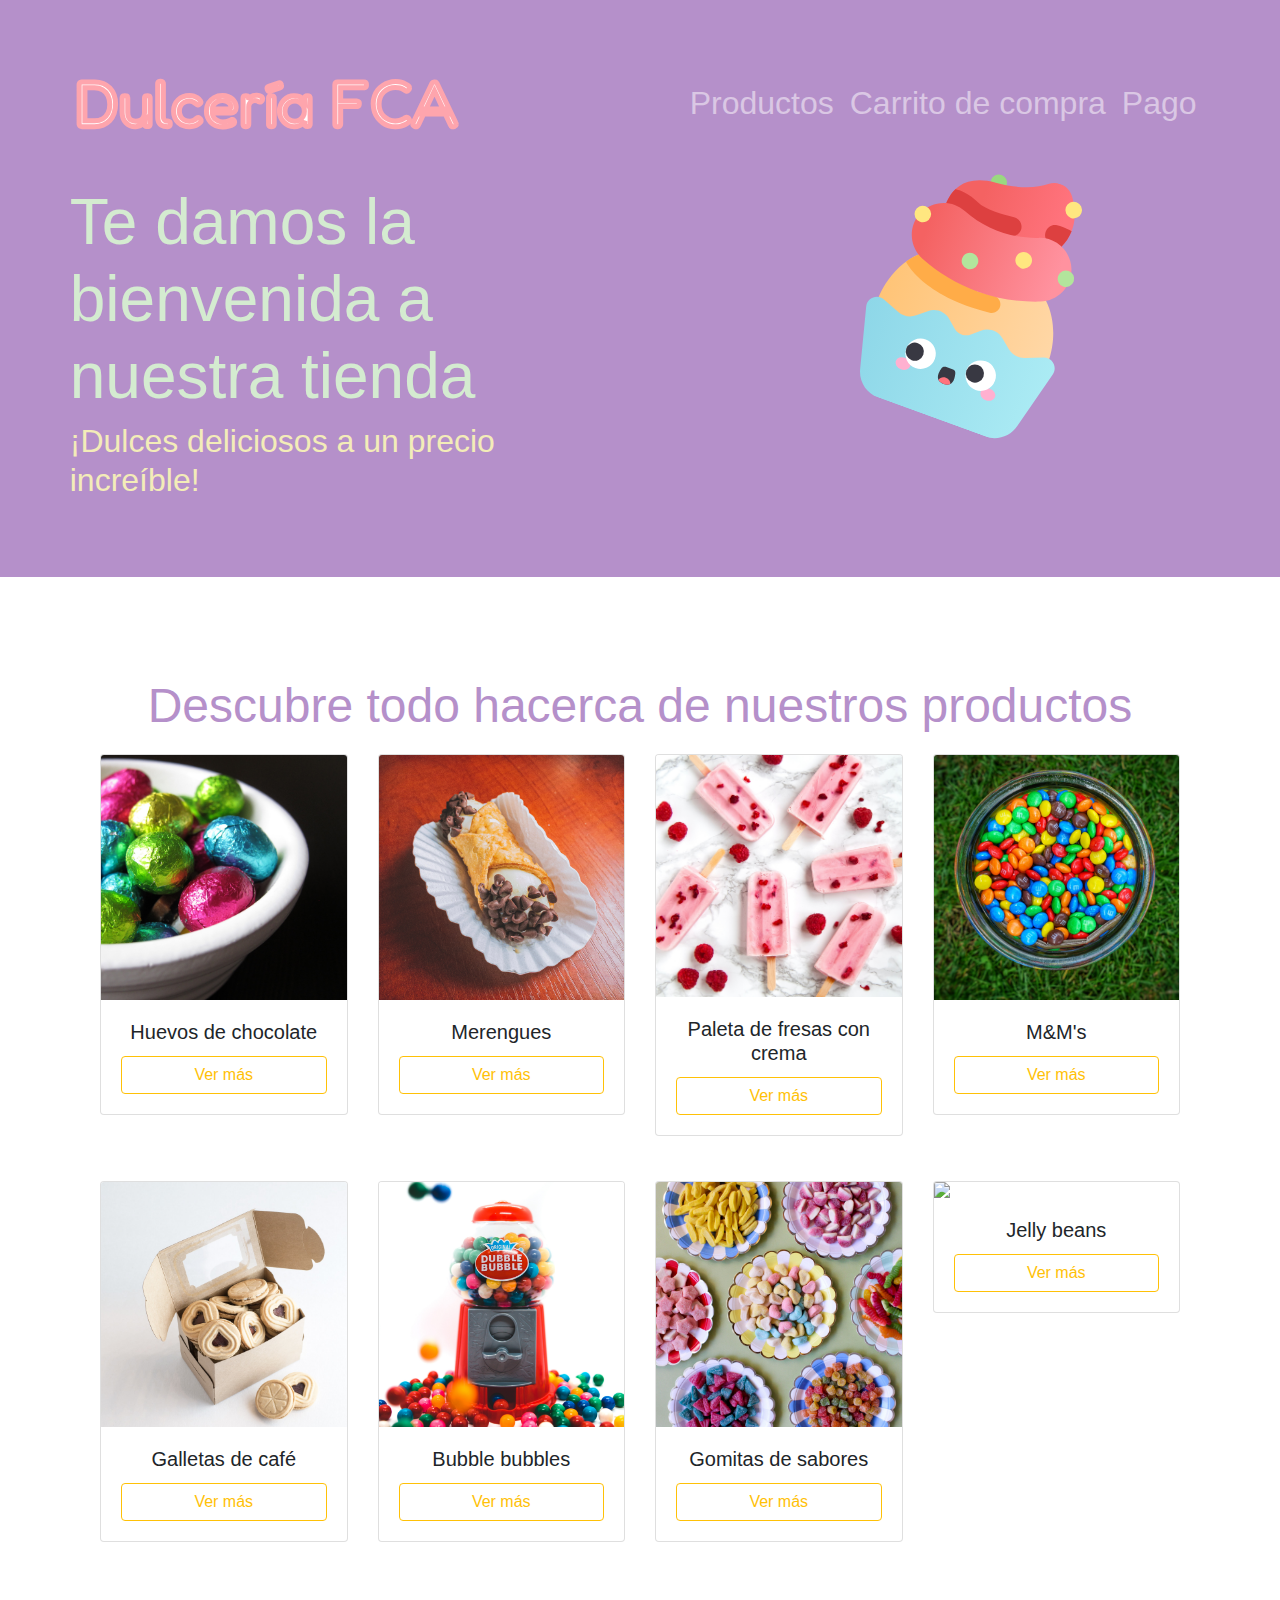
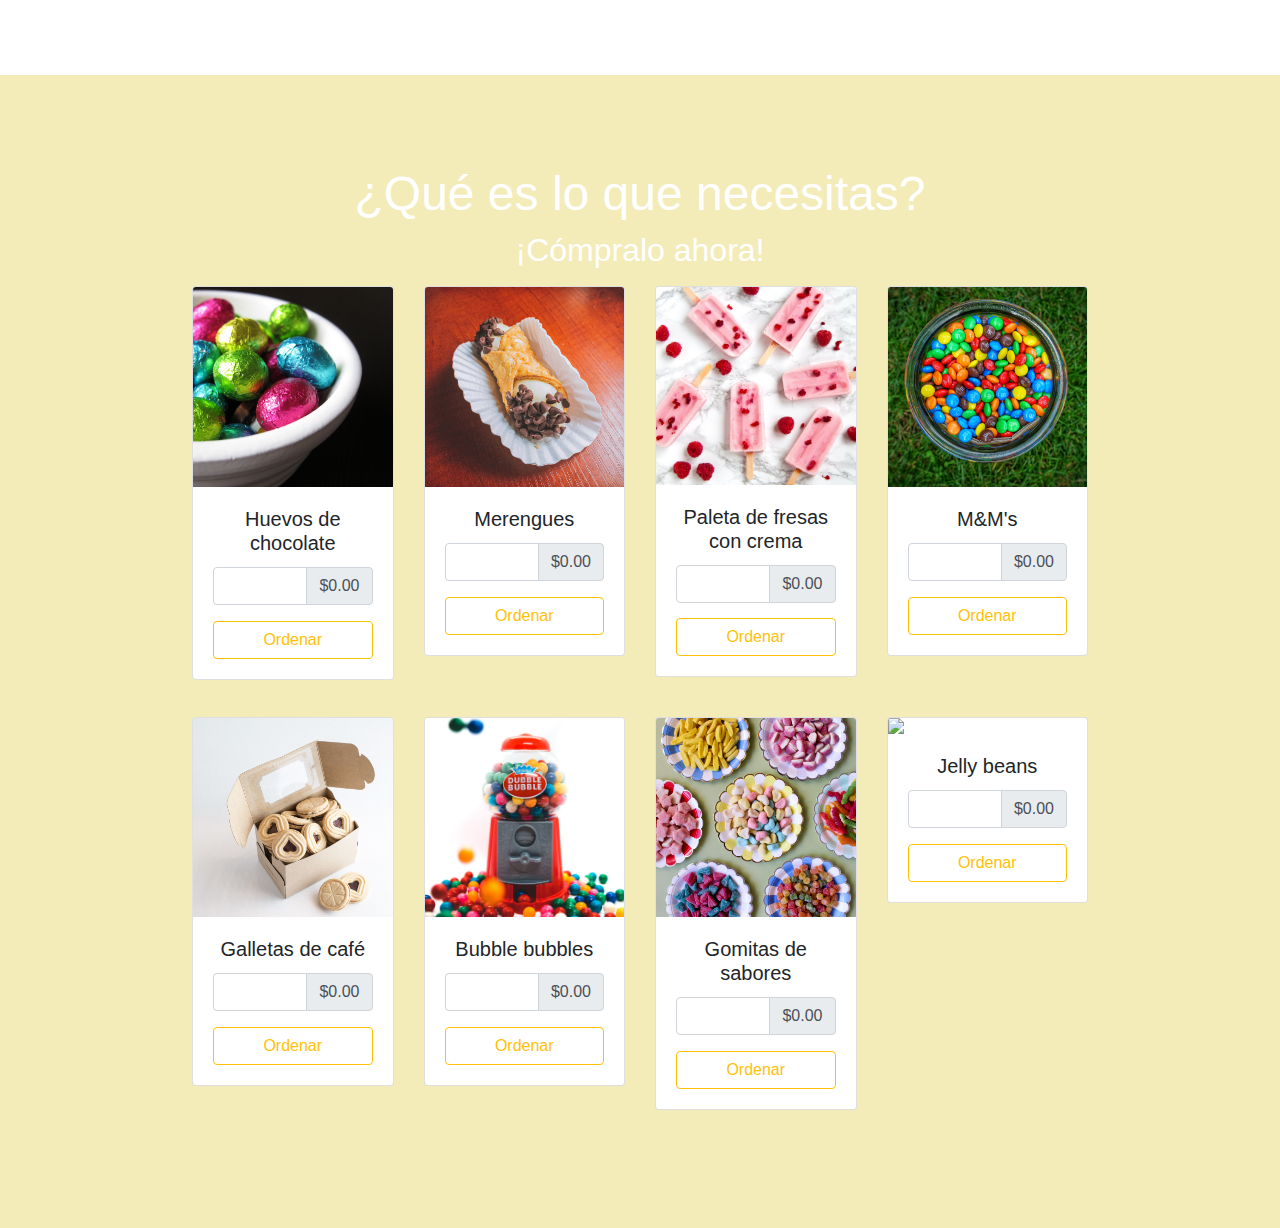
==== index.html @ 920d3120 "Adaptación para dispositivos móviles" ====
<!DOCTYPE html>
<html lang="es" dir="ltr">

<head>

  <meta charset="utf-8">
  <title>Dulcería FCA</title>

  <!-- Icon -->
  <link rel="icon" href="img/icon.ico">

  <!--Google Fonts-->
  <link href="https://fonts.googleapis.com/css2?family=Fredoka+One&family=Merriweather&display=swap" rel="stylesheet">

  <!--CSS Stylesheets-->
  <link rel="stylesheet" href="https://stackpath.bootstrapcdn.com/bootstrap/4.4.1/css/bootstrap.min.css" integrity="sha384-Vkoo8x4CGsO3+Hhxv8T/Q5PaXtkKtu6ug5TOeNV6gBiFeWPGFN9MuhOf23Q9Ifjh" crossorigin="anonymous">
  <link rel="stylesheet" href="css/master.css">

  <!-- Scripts bootstrap -->
  <script src="https://code.jquery.com/jquery-3.4.1.slim.min.js" integrity="sha384-J6qa4849blE2+poT4WnyKhv5vZF5SrPo0iEjwBvKU7imGFAV0wwj1yYfoRSJoZ+n" crossorigin="anonymous"></script>
  <script src="https://cdn.jsdelivr.net/npm/popper.js@1.16.0/dist/umd/popper.min.js" integrity="sha384-Q6E9RHvbIyZFJoft+2mJbHaEWldlvI9IOYy5n3zV9zzTtmI3UksdQRVvoxMfooAo" crossorigin="anonymous"></script>
  <script src="https://stackpath.bootstrapcdn.com/bootstrap/4.4.1/js/bootstrap.min.js" integrity="sha384-wfSDF2E50Y2D1uUdj0O3uMBJnjuUD4Ih7YwaYd1iqfktj0Uod8GCExl3Og8ifwB6" crossorigin="anonymous"></script>

</head>

<body>

  <!-- Banner de bienvenida -->

  <section class="navbar-color">
    <div class="container-fluid">

      <!-- Barra de navegación -->

      <nav class="navbar navbar-expand-lg navbar-dark navbar-color">
        <a class="navbar-brand designIcon" href="#">Dulcería FCA</a>
        <button class="navbar-toggler" type="button" data-toggle="collapse" data-target="#navbarNavDropdown" aria-controls="navbarNavDropdown" aria-expanded="false" aria-label="Toggle navigation">
          <span class="navbar-toggler-icon"></span>
        </button>
        <div class="collapse navbar-collapse" id="navbarNavDropdown">
          <ul class="navbar-nav ml-auto">
            <li class="nav-item">
              <a class="nav-link" href="#productos">Productos</a>
            </li>
            <li class="nav-item">
              <a class="nav-link" href="#compras">Carrito de compra</a>
            </li>
            <li class="nav-item">
              <a class="nav-link" href="#pago">Pago</a>
            </li>
          </ul>
        </div>
      </nav>


      <!-- Banner -->
      <div class="row">
        <div class="col-lg-6">
          <h1>Te damos la bienvenida a nuestra tienda</h1>
          <h3>¡Dulces deliciosos a un precio increíble!</h3>
        </div>
        <div class="col-lg-6">
          <img class="title-image" src="img/muffin.svg" alt="sam" title="Heladin el heladito :3">
        </div>
      </div>
    </div>
  </section>

  <!-- Productos -->

  <section id="productos" class="productos">

    <h2 class="color-purple-text">Descubre todo hacerca de nuestros productos</h2>

    <div class="row">

      <div class="col-lg-3 column">
        <div class="card card-width">
          <img src="img/huevos-chocolate.jpg" class="card-img-top">
          <div class="card-body">
            <h5 class="card-title">Huevos de chocolate</h5>
            <button class="btn btn-block btn-outline-warning" type="button">Ver más</button>
          </div>
        </div>
      </div>

      <div class="col-lg-3 column">
        <div class="card card-width">
          <img src="img/burrito.jpg" class="card-img-top">
          <div class="card-body">
            <h5 class="card-title">Merengues</h5>
            <button class="btn btn-block btn-outline-warning" type="button">Ver más</button>
          </div>
        </div>
      </div>

      <div class="col-lg-3 column">
        <div class="card card-width">
          <img src="img/paletas.jpg" class="card-img-top">
          <div class="card-body">
            <h5 class="card-title">Paleta de fresas con crema</h5>
            <button class="btn btn-block btn-outline-warning" type="button">Ver más</button>
          </div>
        </div>
      </div>

      <div class="col-lg-3 column">
        <div class="card">
          <img src="img/m&ms.jpg" class="card-img-top">
          <div class="card-body">
            <h5 class="card-title">M&M's</h5>
            <button class="btn btn-block btn-outline-warning" type="button">Ver más</button>
          </div>
        </div>
      </div>

      <div class="col-lg-3 column">
        <div class="card">
          <img src="img/galletas.jpg" class="card-img-top">
          <div class="card-body">
            <h5 class="card-title">Galletas de café</h5>
            <button class="btn btn-block btn-outline-warning" type="button">Ver más</button>
          </div>
        </div>
      </div>

      <div class="col-lg-3 column">
        <div class="card">
          <img src="img/bubble-gumies.jpg" class="card-img-top">
          <div class="card-body">
            <h5 class="card-title">Bubble bubbles</h5>
            <button class="btn btn-block btn-outline-warning" type="button">Ver más</button>
          </div>
        </div>
      </div>

      <div class="col-lg-3 column">
        <div class="card">
          <img src="img/gomitas.jpg" class="card-img-top">
          <div class="card-body">
            <h5 class="card-title">Gomitas de sabores</h5>
            <button class="btn btn-block btn-outline-warning" type="button">Ver más</button>
          </div>
        </div>
      </div>

      <div class="col-lg-3 column">
        <div class="card">
          <img src="img/grageas.jpg" class="card-img-top">
          <div class="card-body">
            <h5 class="card-title">Jelly beans</h5>
            <button class="btn btn-block btn-outline-warning" type="button">Ver más</button>
          </div>
        </div>
      </div>

    </div>


  </section>

  <section id="compras" class="carro-compras">

    <h2 class="color-white-text">¿Qué es lo que necesitas?</h2>
    <h4 class="color-white-subtitle">¡Cómpralo ahora!</h4>

    <div class="row">

      <div class="col-lg-3 column">
        <div class="card card-width">
          <img src="img/huevos-chocolate.jpg" class="card-img-top">
          <div class="card-body">
            <h5 class="card-title">Huevos de chocolate</h5>
            <div class="input-group">
              <input type="number" class="form-control" aria-label="Amount (to the nearest dollar)">
              <div class="input-group-append counter">
                <span class="input-group-text">$0.00</span>
              </div>
            </div>
            <button class="btn btn-block btn-outline-warning" type="button">Ordenar</button>
          </div>
        </div>
      </div>

      <div class="col-lg-3 column">
        <div class="card card-width">
          <img src="img/burrito.jpg" class="card-img-top">
          <div class="card-body">
            <h5 class="card-title">Merengues</h5>
            <div class="input-group">
              <input type="number" class="form-control" aria-label="Amount (to the nearest dollar)">
              <div class="input-group-append counter">
                <span class="input-group-text">$0.00</span>
              </div>
            </div>
            <button class="btn btn-block btn-outline-warning" type="button">Ordenar</button>
          </div>
        </div>
      </div>

      <div class="col-lg-3 column">
        <div class="card card-width">
          <img src="img/paletas.jpg" class="card-img-top">
          <div class="card-body">
            <h5 class="card-title">Paleta de fresas con crema</h5>
            <div class="input-group">
              <input type="number" class="form-control" aria-label="Amount (to the nearest dollar)">
              <div class="input-group-append counter">
                <span class="input-group-text">$0.00</span>
              </div>
            </div>
            <button class="btn btn-block btn-outline-warning" type="button">Ordenar</button>
          </div>
        </div>
      </div>

      <div class="col-lg-3 column">
        <div class="card">
          <img src="img/m&ms.jpg" class="card-img-top">
          <div class="card-body">
            <h5 class="card-title">M&M's</h5>
            <div class="input-group">
              <input type="number" class="form-control" aria-label="Amount (to the nearest dollar)">
              <div class="input-group-append counter">
                <span class="input-group-text">$0.00</span>
              </div>
            </div>
            <button class="btn btn-block btn-outline-warning" type="button">Ordenar</button>
          </div>
        </div>
      </div>

      <div class="col-lg-3 column">
        <div class="card">
          <img src="img/galletas.jpg" class="card-img-top">
          <div class="card-body">
            <h5 class="card-title">Galletas de café</h5>
            <div class="input-group">
              <input type="number" class="form-control" aria-label="Amount (to the nearest dollar)">
              <div class="input-group-append counter">
                <span class="input-group-text">$0.00</span>
              </div>
            </div>
            <button class="btn btn-block btn-outline-warning" type="button">Ordenar</button>
          </div>
        </div>
      </div>

      <div class="col-lg-3 column">
        <div class="card">
          <img src="img/bubble-gumies.jpg" class="card-img-top">
          <div class="card-body">
            <h5 class="card-title">Bubble bubbles</h5>
            <div class="input-group">
              <input type="number" class="form-control" aria-label="Amount (to the nearest dollar)">
              <div class="input-group-append counter">
                <span class="input-group-text">$0.00</span>
              </div>
            </div>
            <button class="btn btn-block btn-outline-warning" type="button">Ordenar</button>
          </div>
        </div>
      </div>

      <div class="col-lg-3 column">
        <div class="card">
          <img src="img/gomitas.jpg" class="card-img-top">
          <div class="card-body">
            <h5 class="card-title">Gomitas de sabores</h5>
            <div class="input-group">
              <input type="number" class="form-control" aria-label="Amount (to the nearest dollar)">
              <div class="input-group-append counter">
                <span class="input-group-text">$0.00</span>
              </div>
            </div>
            <button class="btn btn-block btn-outline-warning" type="button">Ordenar</button>
          </div>
        </div>
      </div>

      <div class="col-lg-3 column">
        <div class="card">
          <img src="img/grageas.jpg" class="card-img-top">
          <div class="card-body">
            <h5 class="card-title">Jelly beans</h5>
            <div class="input-group">
              <input type="number" class="form-control" aria-label="Amount (to the nearest dollar)">
              <div class="input-group-append counter">
                <span class="input-group-text">$0.00</span>
              </div>
            </div>
            <button class="btn btn-block btn-outline-warning" type="button">Ordenar</button>
          </div>
        </div>
      </div>

    </div>



</body>

</html>
---- css/master.css ----
/*
background-color: #d4ebd0;
background-color: #f5cab3;
background-color: #f3ecb8;
*/

h1 {
  color: #d4ebd0;
  padding-top: 4%;
  font-size: 4rem;
}

h3 {
  color: #f3ecb8;
  font-size: 2rem;
}


.container-fluid {
  padding: 3% 5% 5%;
}

.column {
  margin-top: 1%;
  margin-bottom: 3%;
}

.counter {
  margin-bottom: 10%;
}

.color-white-text {
  color: white;
  font-size: 3rem;
}

.color-white-subtitle {
  color: white;
  font-size: 2rem;
}

.color-purple-text {
  color: #b590ca;
  font-size: 3rem;
}

.designIcon {
  font-family: 'Fredoka One', cursive;
  font-size: 4rem;
  -webkit-text-stroke: 5px #FEA5AD;
}

.image-card {
  width: 50%;
}

.title-image {
  width: 45%;
  transform: rotate(20deg);
  position: absolute;
  right: 20%;
}

.navbar-color {
  background-color: #b590ca;
  padding: 0.5%;
  font-size: 1.5rem;
}

.nav-link {
  font-size: 2rem;
  text-align: center;
}

.productos {
  padding: 7% 15%;
  background-color: white;
  position: relative;
  z-index: 1;
}

.productos {
  padding: 100px;
  text-align: center;
}

.carro-compras {
  background-color: #f3ecb8;
  text-align: center;
  padding: 7% 15%;
}
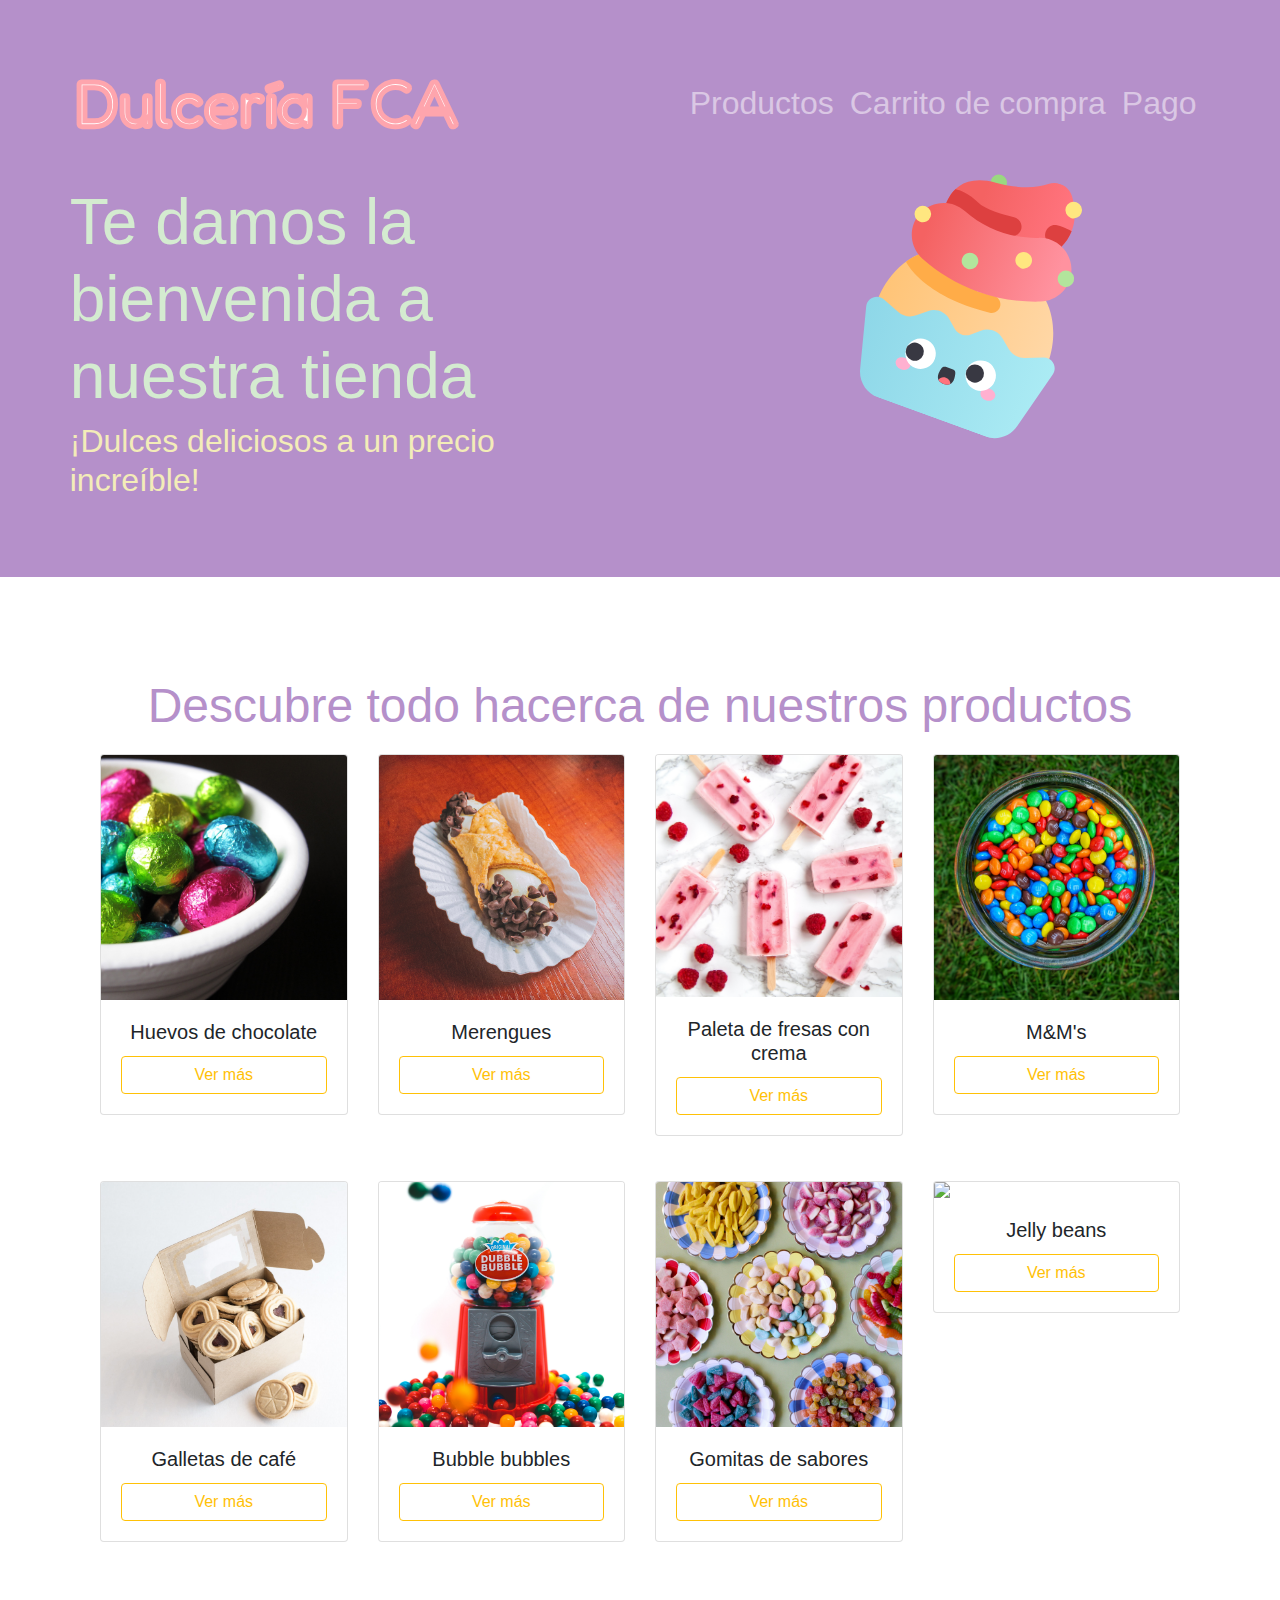
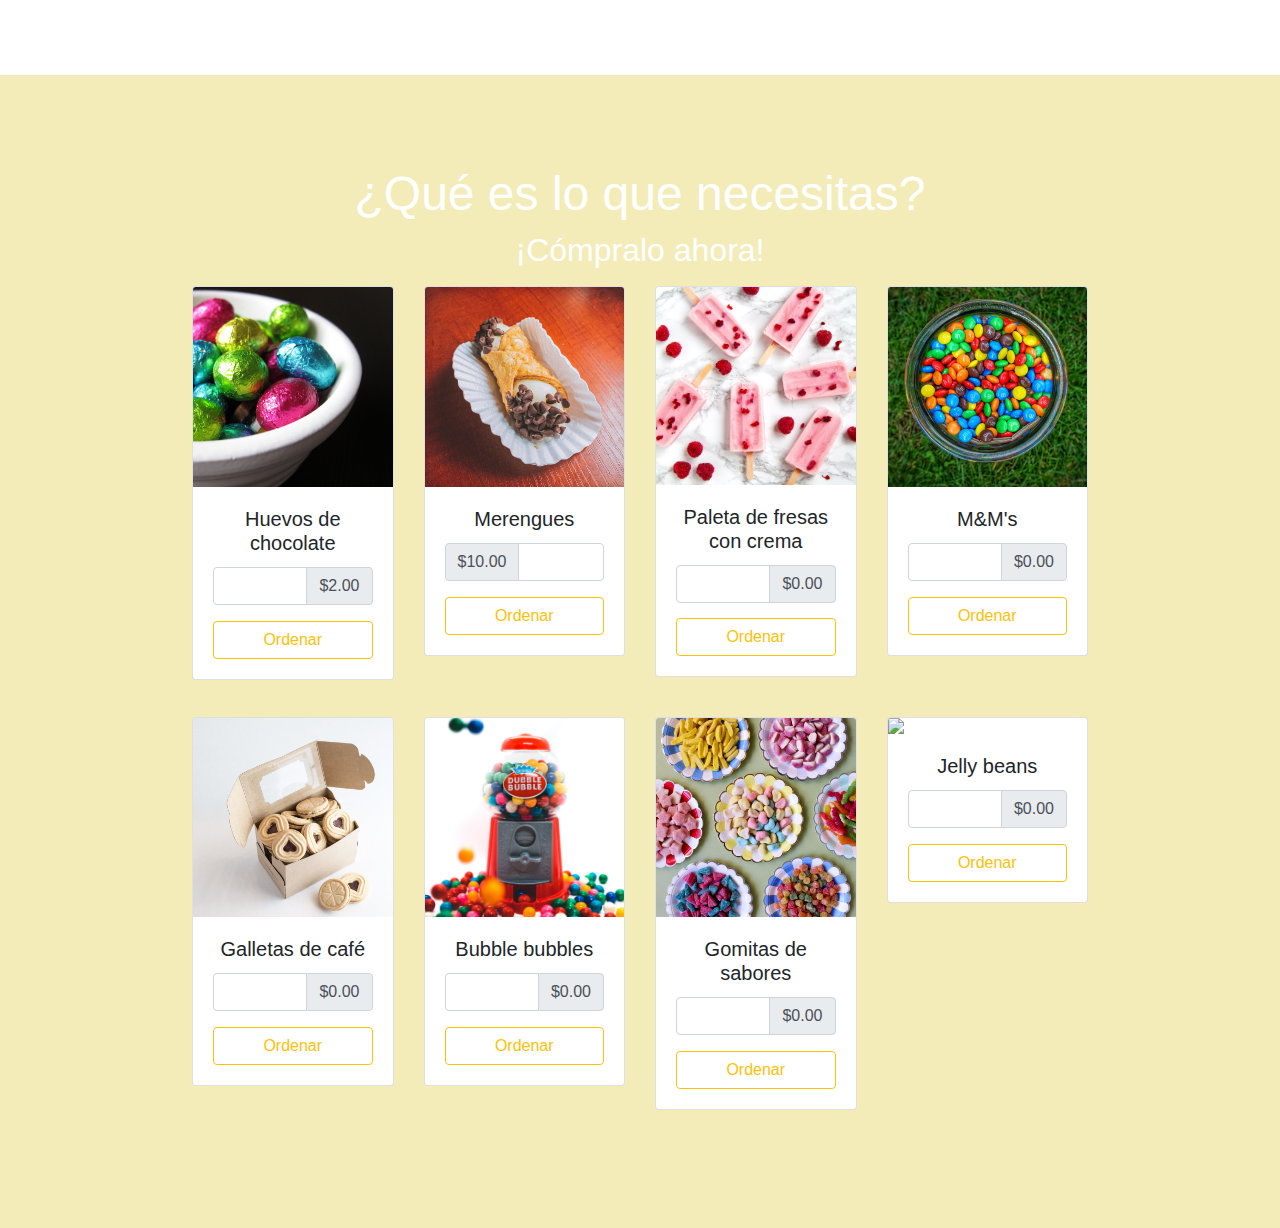
==== commit e471bac8: "Perspectivas de precio y anexo de javascript" ====
--- a/index.html
+++ b/index.html
@@ -17,6 +17,7 @@
   <link rel="stylesheet" href="css/master.css">
 
   <!-- Scripts bootstrap -->
+  <script src="js/myScript.js"></script>
   <script src="https://code.jquery.com/jquery-3.4.1.slim.min.js" integrity="sha384-J6qa4849blE2+poT4WnyKhv5vZF5SrPo0iEjwBvKU7imGFAV0wwj1yYfoRSJoZ+n" crossorigin="anonymous"></script>
   <script src="https://cdn.jsdelivr.net/npm/popper.js@1.16.0/dist/umd/popper.min.js" integrity="sha384-Q6E9RHvbIyZFJoft+2mJbHaEWldlvI9IOYy5n3zV9zzTtmI3UksdQRVvoxMfooAo" crossorigin="anonymous"></script>
   <script src="https://stackpath.bootstrapcdn.com/bootstrap/4.4.1/js/bootstrap.min.js" integrity="sha384-wfSDF2E50Y2D1uUdj0O3uMBJnjuUD4Ih7YwaYd1iqfktj0Uod8GCExl3Og8ifwB6" crossorigin="anonymous"></script>
@@ -172,9 +173,9 @@
           <div class="card-body">
             <h5 class="card-title">Huevos de chocolate</h5>
             <div class="input-group">
-              <input type="number" class="form-control" aria-label="Amount (to the nearest dollar)">
-              <div class="input-group-append counter">
-                <span class="input-group-text">$0.00</span>
+              <input id="cantidad1" type="number" class="form-control" aria-label="Amount (to the nearest dollar)" onchange="obtenerValor(1)">
+              <div class="input-group-append counter">
+                <span class="input-group-text">$2.00</span>
               </div>
             </div>
             <button class="btn btn-block btn-outline-warning" type="button">Ordenar</button>
@@ -187,11 +188,11 @@
           <img src="img/burrito.jpg" class="card-img-top">
           <div class="card-body">
             <h5 class="card-title">Merengues</h5>
-            <div class="input-group">
-              <input type="number" class="form-control" aria-label="Amount (to the nearest dollar)">
-              <div class="input-group-append counter">
-                <span class="input-group-text">$0.00</span>
-              </div>
+            <div class="input-group mb-3">
+              <div class="input-group-prepend">
+                <span class="input-group-text">$10.00</span>
+              </div>
+              <input type="text" class="form-control" aria-label="Amount (to the nearest dollar)">
             </div>
             <button class="btn btn-block btn-outline-warning" type="button">Ordenar</button>
           </div>
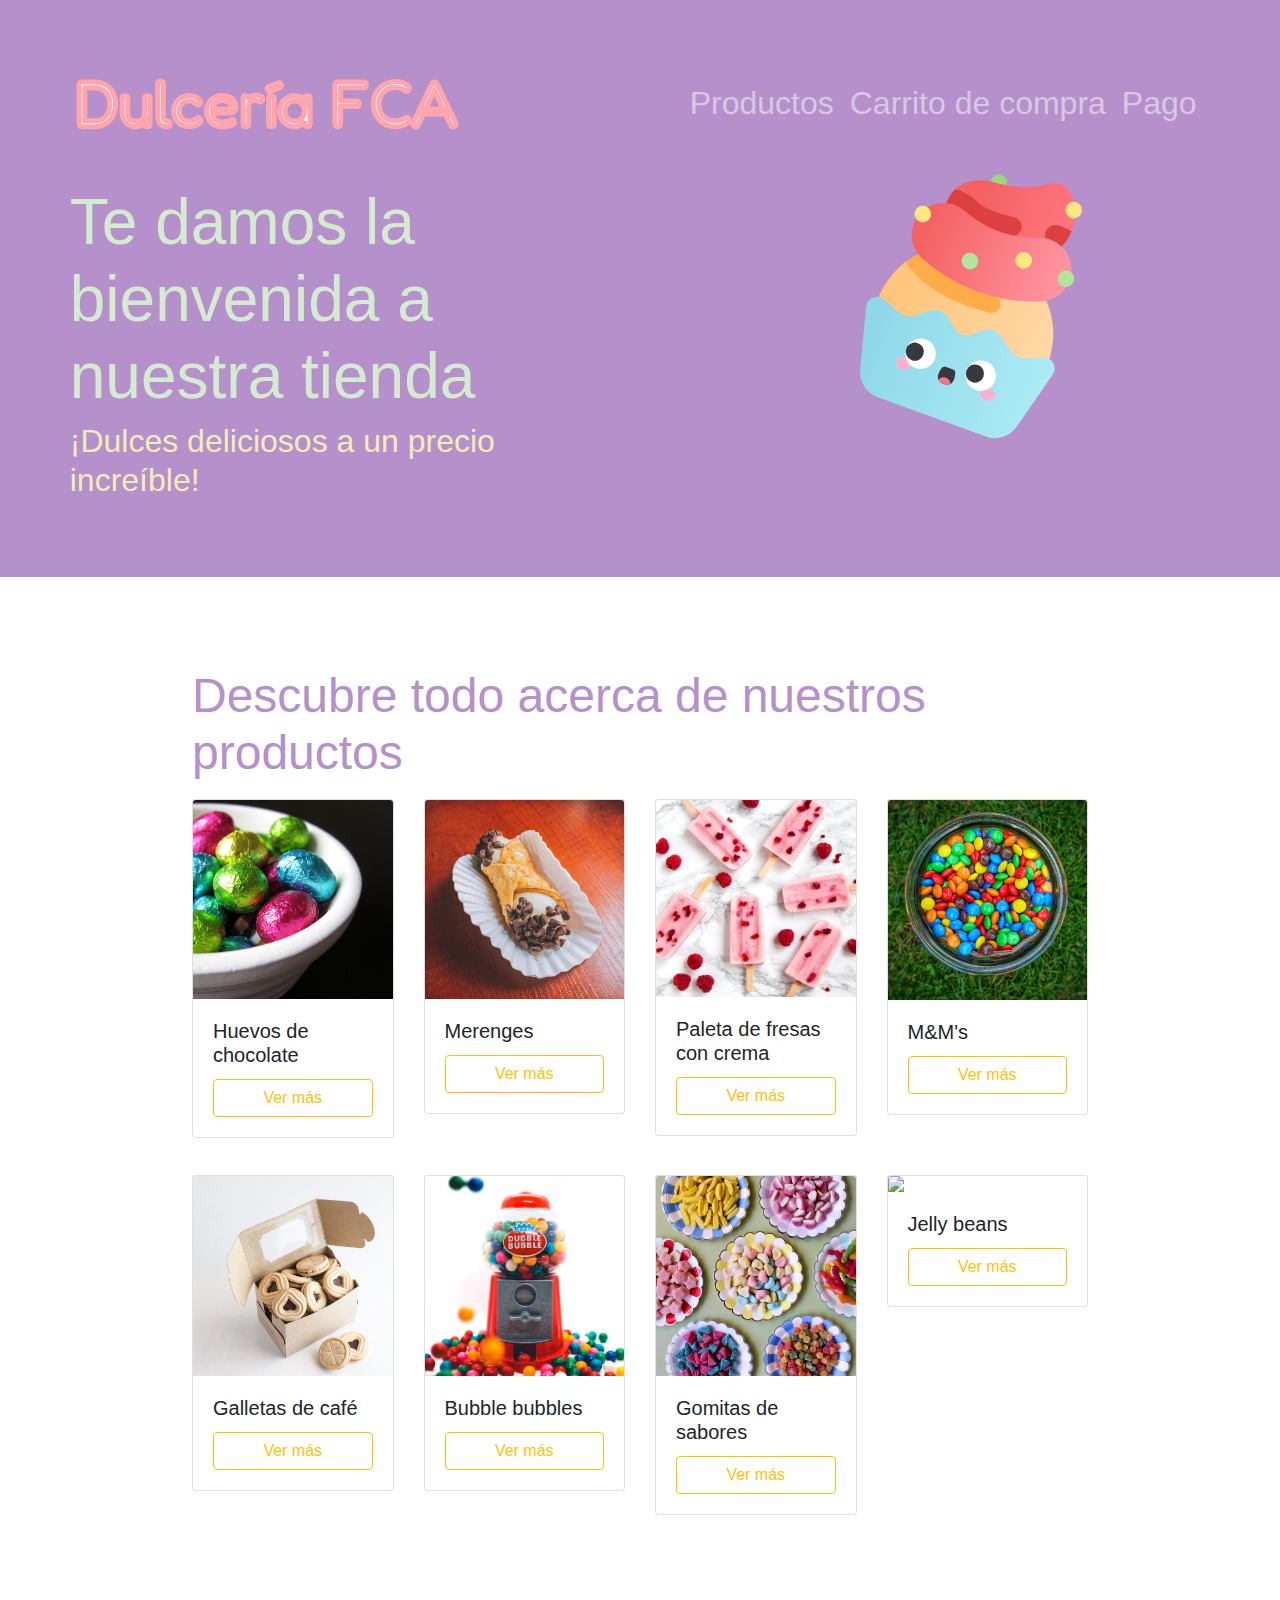
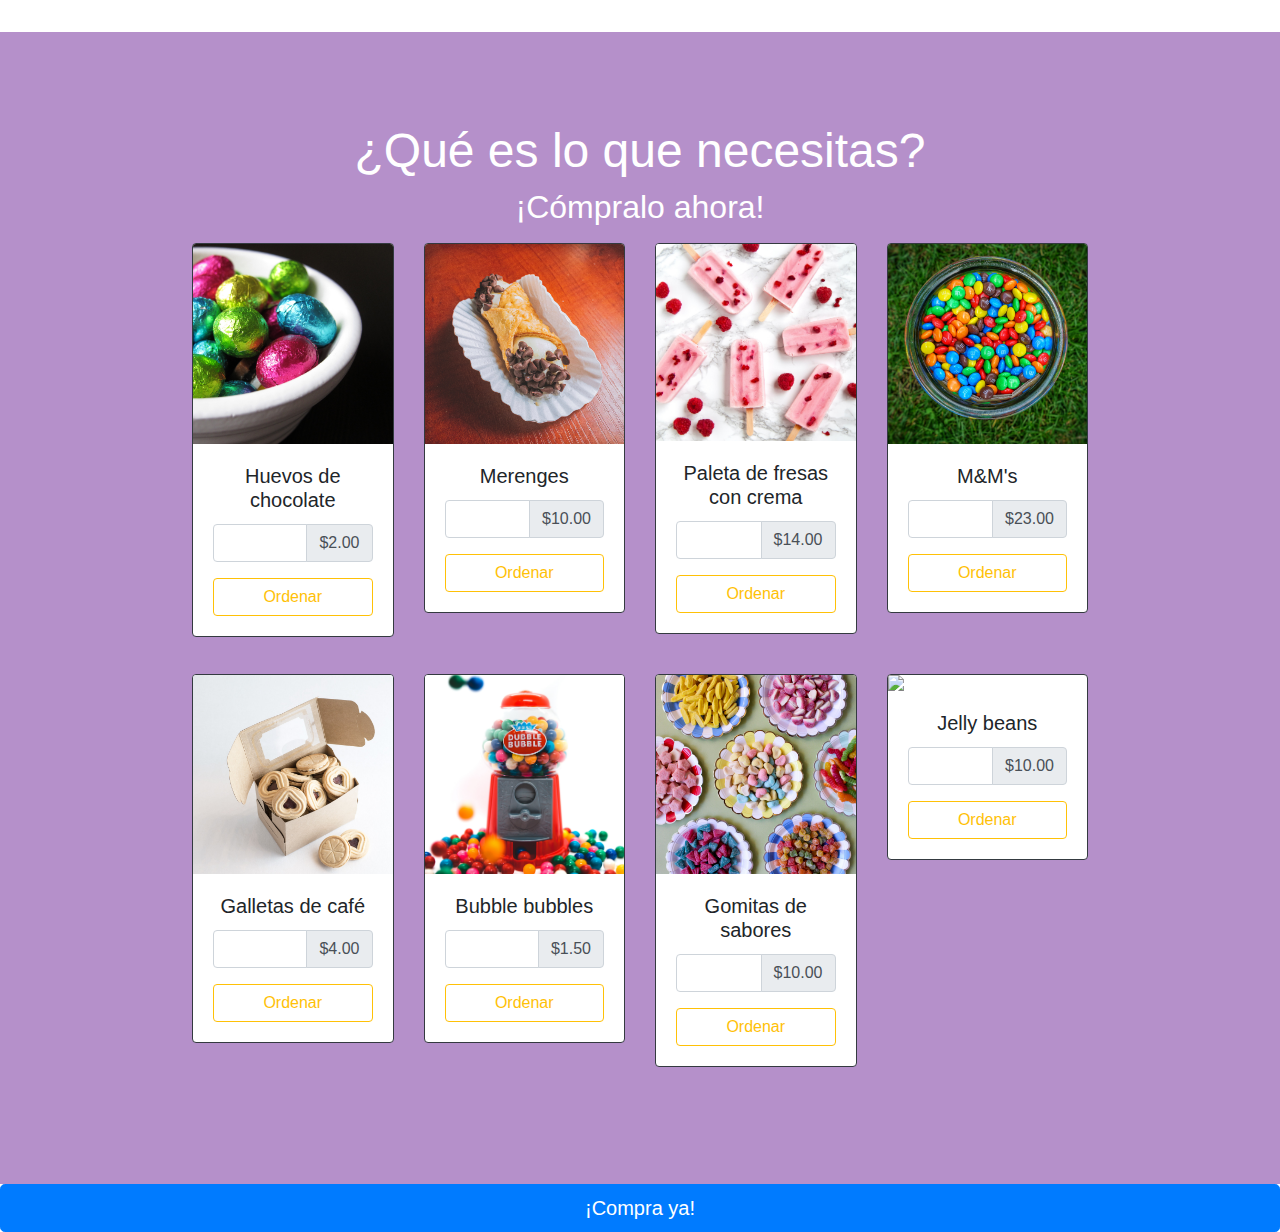
==== commit 9744766d: "Arreglo del diseño de producto1.html" ====
--- a/index.html
+++ b/index.html
@@ -71,7 +71,7 @@
 
   <section id="productos" class="productos">
 
-    <h2 class="color-purple-text">Descubre todo hacerca de nuestros productos</h2>
+    <h2 class="color-purple-text">Descubre todo acerca de nuestros productos</h2>
 
     <div class="row">
 
@@ -80,7 +80,7 @@
           <img src="img/huevos-chocolate.jpg" class="card-img-top">
           <div class="card-body">
             <h5 class="card-title">Huevos de chocolate</h5>
-            <button class="btn btn-block btn-outline-warning" type="button">Ver más</button>
+            <a class="btn btn-block btn-outline-warning" href="html/producto1.html" role="button">Ver más</a>
           </div>
         </div>
       </div>
@@ -89,8 +89,8 @@
         <div class="card card-width">
           <img src="img/burrito.jpg" class="card-img-top">
           <div class="card-body">
-            <h5 class="card-title">Merengues</h5>
-            <button class="btn btn-block btn-outline-warning" type="button">Ver más</button>
+            <h5 class="card-title">Merenges</h5>
+            <a class="btn btn-block btn-outline-warning" href="html/producto2.html" role="button">Ver más</a>
           </div>
         </div>
       </div>
@@ -168,7 +168,7 @@
     <div class="row">
 
       <div class="col-lg-3 column">
-        <div class="card card-width">
+        <div class="card card-width border-dark">
           <img src="img/huevos-chocolate.jpg" class="card-img-top">
           <div class="card-body">
             <h5 class="card-title">Huevos de chocolate</h5>
@@ -184,110 +184,110 @@
       </div>
 
       <div class="col-lg-3 column">
-        <div class="card card-width">
+        <div class="card card-width border-dark">
           <img src="img/burrito.jpg" class="card-img-top">
           <div class="card-body">
-            <h5 class="card-title">Merengues</h5>
-            <div class="input-group mb-3">
-              <div class="input-group-prepend">
+            <h5 class="card-title">Merenges</h5>
+            <div class="input-group">
+              <input id="cantidad1" type="number" class="form-control" aria-label="Amount (to the nearest dollar)" onchange="obtenerValor(1)">
+              <div class="input-group-append counter">
                 <span class="input-group-text">$10.00</span>
               </div>
-              <input type="text" class="form-control" aria-label="Amount (to the nearest dollar)">
-            </div>
-            <button class="btn btn-block btn-outline-warning" type="button">Ordenar</button>
-          </div>
-        </div>
-      </div>
-
-      <div class="col-lg-3 column">
-        <div class="card card-width">
+            </div>
+            <button class="btn btn-block btn-outline-warning" type="button">Ordenar</button>
+          </div>
+        </div>
+      </div>
+
+      <div class="col-lg-3 column">
+        <div class="card card-width border-dark">
           <img src="img/paletas.jpg" class="card-img-top">
           <div class="card-body">
             <h5 class="card-title">Paleta de fresas con crema</h5>
             <div class="input-group">
               <input type="number" class="form-control" aria-label="Amount (to the nearest dollar)">
               <div class="input-group-append counter">
-                <span class="input-group-text">$0.00</span>
-              </div>
-            </div>
-            <button class="btn btn-block btn-outline-warning" type="button">Ordenar</button>
-          </div>
-        </div>
-      </div>
-
-      <div class="col-lg-3 column">
-        <div class="card">
+                <span class="input-group-text">$14.00</span>
+              </div>
+            </div>
+            <button class="btn btn-block btn-outline-warning" type="button">Ordenar</button>
+          </div>
+        </div>
+      </div>
+
+      <div class="col-lg-3 column">
+        <div class="card card-width border-dark">
           <img src="img/m&ms.jpg" class="card-img-top">
           <div class="card-body">
             <h5 class="card-title">M&M's</h5>
             <div class="input-group">
               <input type="number" class="form-control" aria-label="Amount (to the nearest dollar)">
               <div class="input-group-append counter">
-                <span class="input-group-text">$0.00</span>
-              </div>
-            </div>
-            <button class="btn btn-block btn-outline-warning" type="button">Ordenar</button>
-          </div>
-        </div>
-      </div>
-
-      <div class="col-lg-3 column">
-        <div class="card">
+                <span class="input-group-text">$23.00</span>
+              </div>
+            </div>
+            <button class="btn btn-block btn-outline-warning" type="button">Ordenar</button>
+          </div>
+        </div>
+      </div>
+
+      <div class="col-lg-3 column">
+        <div class="card card-width border-dark">
           <img src="img/galletas.jpg" class="card-img-top">
           <div class="card-body">
             <h5 class="card-title">Galletas de café</h5>
             <div class="input-group">
               <input type="number" class="form-control" aria-label="Amount (to the nearest dollar)">
               <div class="input-group-append counter">
-                <span class="input-group-text">$0.00</span>
-              </div>
-            </div>
-            <button class="btn btn-block btn-outline-warning" type="button">Ordenar</button>
-          </div>
-        </div>
-      </div>
-
-      <div class="col-lg-3 column">
-        <div class="card">
+                <span class="input-group-text">$4.00</span>
+              </div>
+            </div>
+            <button class="btn btn-block btn-outline-warning" type="button">Ordenar</button>
+          </div>
+        </div>
+      </div>
+
+      <div class="col-lg-3 column">
+        <div class="card card-width border-dark">
           <img src="img/bubble-gumies.jpg" class="card-img-top">
           <div class="card-body">
             <h5 class="card-title">Bubble bubbles</h5>
             <div class="input-group">
               <input type="number" class="form-control" aria-label="Amount (to the nearest dollar)">
               <div class="input-group-append counter">
-                <span class="input-group-text">$0.00</span>
-              </div>
-            </div>
-            <button class="btn btn-block btn-outline-warning" type="button">Ordenar</button>
-          </div>
-        </div>
-      </div>
-
-      <div class="col-lg-3 column">
-        <div class="card">
+                <span class="input-group-text">$1.50</span>
+              </div>
+            </div>
+            <button class="btn btn-block btn-outline-warning" type="button">Ordenar</button>
+          </div>
+        </div>
+      </div>
+
+      <div class="col-lg-3 column">
+        <div class="card card-width border-dark">
           <img src="img/gomitas.jpg" class="card-img-top">
           <div class="card-body">
             <h5 class="card-title">Gomitas de sabores</h5>
             <div class="input-group">
               <input type="number" class="form-control" aria-label="Amount (to the nearest dollar)">
               <div class="input-group-append counter">
-                <span class="input-group-text">$0.00</span>
-              </div>
-            </div>
-            <button class="btn btn-block btn-outline-warning" type="button">Ordenar</button>
-          </div>
-        </div>
-      </div>
-
-      <div class="col-lg-3 column">
-        <div class="card">
+                <span class="input-group-text">$10.00</span>
+              </div>
+            </div>
+            <button class="btn btn-block btn-outline-warning" type="button">Ordenar</button>
+          </div>
+        </div>
+      </div>
+
+      <div class="col-lg-3 column">
+        <div class="card card-width border-dark">
           <img src="img/grageas.jpg" class="card-img-top">
           <div class="card-body">
             <h5 class="card-title">Jelly beans</h5>
             <div class="input-group">
               <input type="number" class="form-control" aria-label="Amount (to the nearest dollar)">
               <div class="input-group-append counter">
-                <span class="input-group-text">$0.00</span>
+                <span class="input-group-text">$10.00</span>
               </div>
             </div>
             <button class="btn btn-block btn-outline-warning" type="button">Ordenar</button>
@@ -296,8 +296,11 @@
       </div>
 
     </div>
-
-
+  </section>
+
+  <section id="pago" class="pago">
+    <a class="btn btn-primary btn-lg btn-block" href="#">¡Compra ya!</a>
+  </section>
 
 </body>
 
--- a/css/master.css
+++ b/css/master.css
@@ -6,27 +6,13 @@
 
 h1 {
   color: #d4ebd0;
+  font-size: 4rem;
   padding-top: 4%;
-  font-size: 4rem;
 }
 
 h3 {
   color: #f3ecb8;
   font-size: 2rem;
-}
-
-
-.container-fluid {
-  padding: 3% 5% 5%;
-}
-
-.column {
-  margin-top: 1%;
-  margin-bottom: 3%;
-}
-
-.counter {
-  margin-bottom: 10%;
 }
 
 .color-white-text {
@@ -44,6 +30,19 @@
   font-size: 3rem;
 }
 
+.column {
+  margin-bottom: 3%;
+  margin-top: 1%;
+}
+
+.container-fluid {
+  padding: 3% 5% 5%;
+}
+
+.counter {
+  margin-bottom: 10%;
+}
+
 .designIcon {
   font-family: 'Fredoka One', cursive;
   font-size: 4rem;
@@ -54,17 +53,10 @@
   width: 50%;
 }
 
-.title-image {
-  width: 45%;
-  transform: rotate(20deg);
-  position: absolute;
-  right: 20%;
-}
-
 .navbar-color {
   background-color: #b590ca;
+  font-size: 1.5rem;
   padding: 0.5%;
-  font-size: 1.5rem;
 }
 
 .nav-link {
@@ -73,19 +65,34 @@
 }
 
 .productos {
+  background-color: white;
   padding: 7% 15%;
-  background-color: white;
   position: relative;
   z-index: 1;
 }
 
-.productos {
-  padding: 100px;
-  text-align: center;
+.title-image {
+  width: 45%;
+  transform: rotate(20deg);
+  position: absolute;
+  right: 20%;
 }
 
+
+
+
+
 .carro-compras {
-  background-color: #f3ecb8;
+  background-color: #b590ca;
   text-align: center;
   padding: 7% 15%;
 }
+
+.informacion {
+  padding: 4% 15%;
+  align-items: center;
+}
+
+.pago {
+  background-color: white;
+}
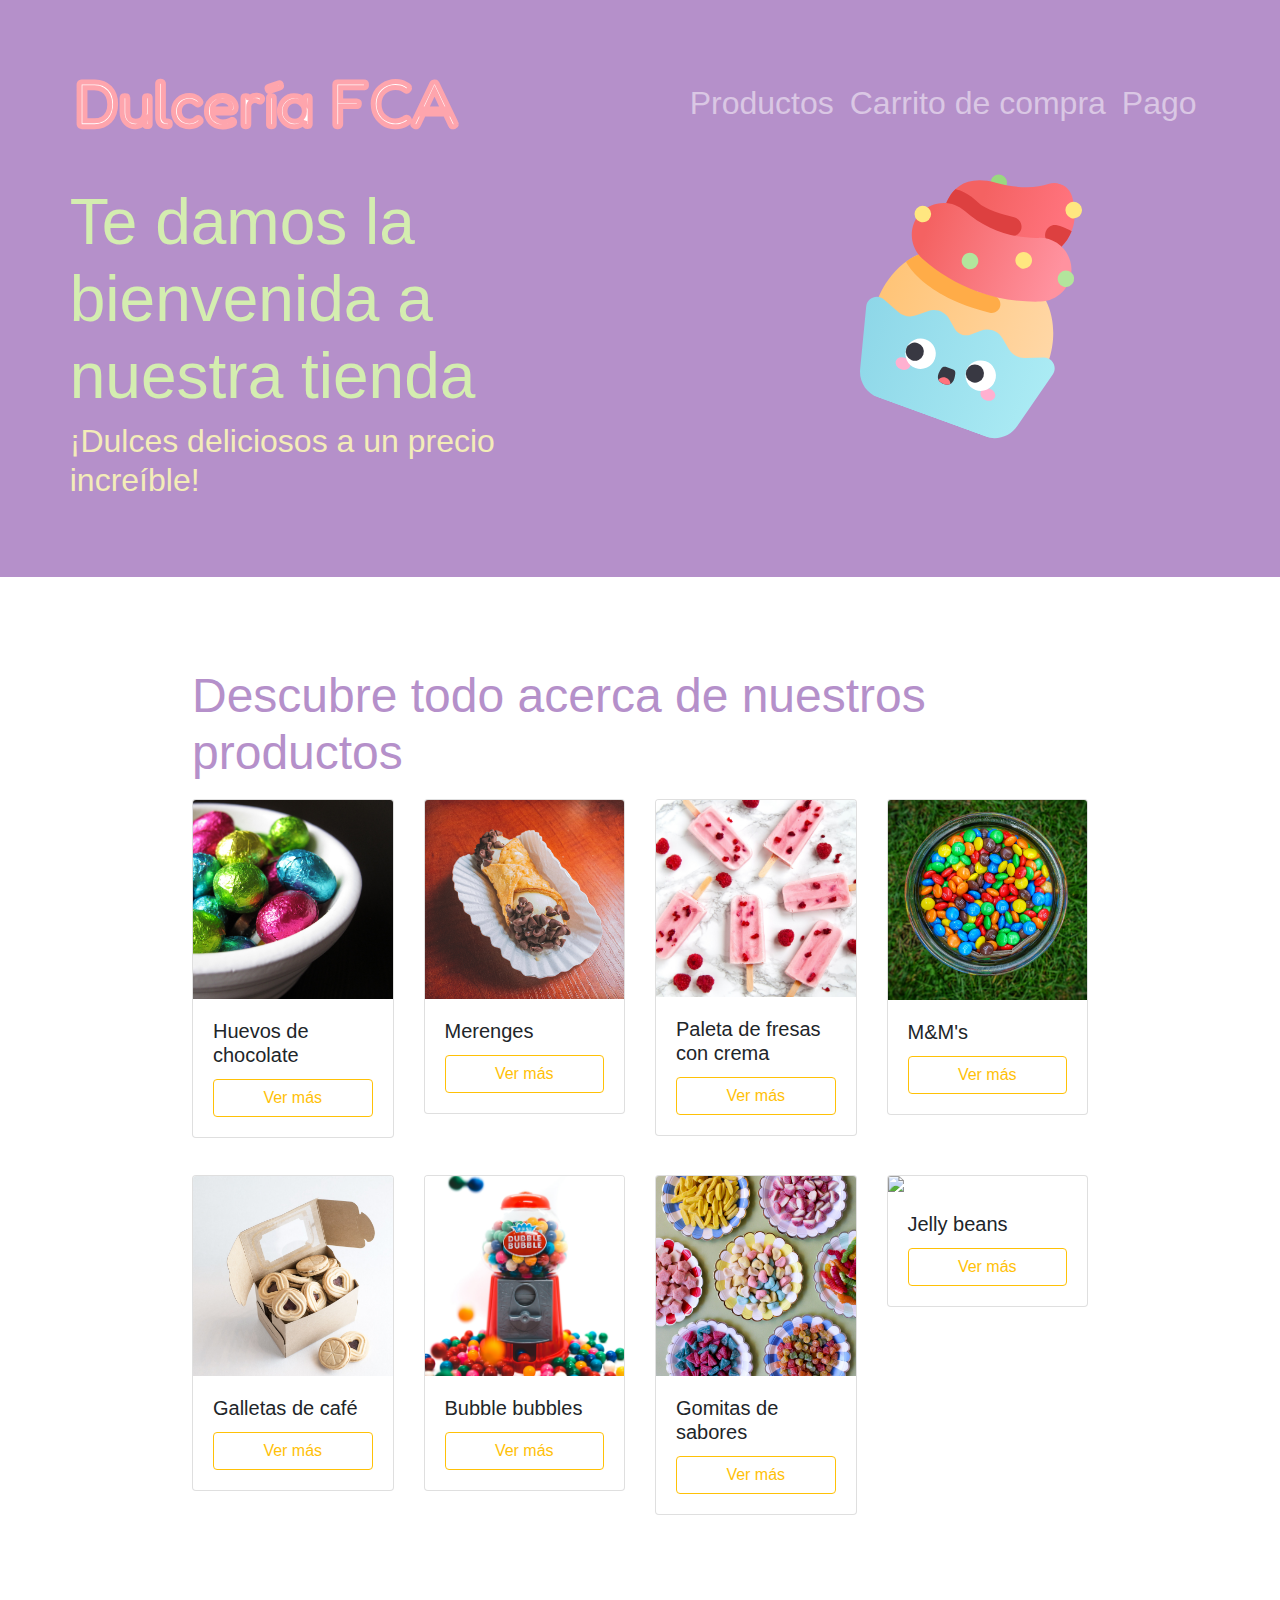
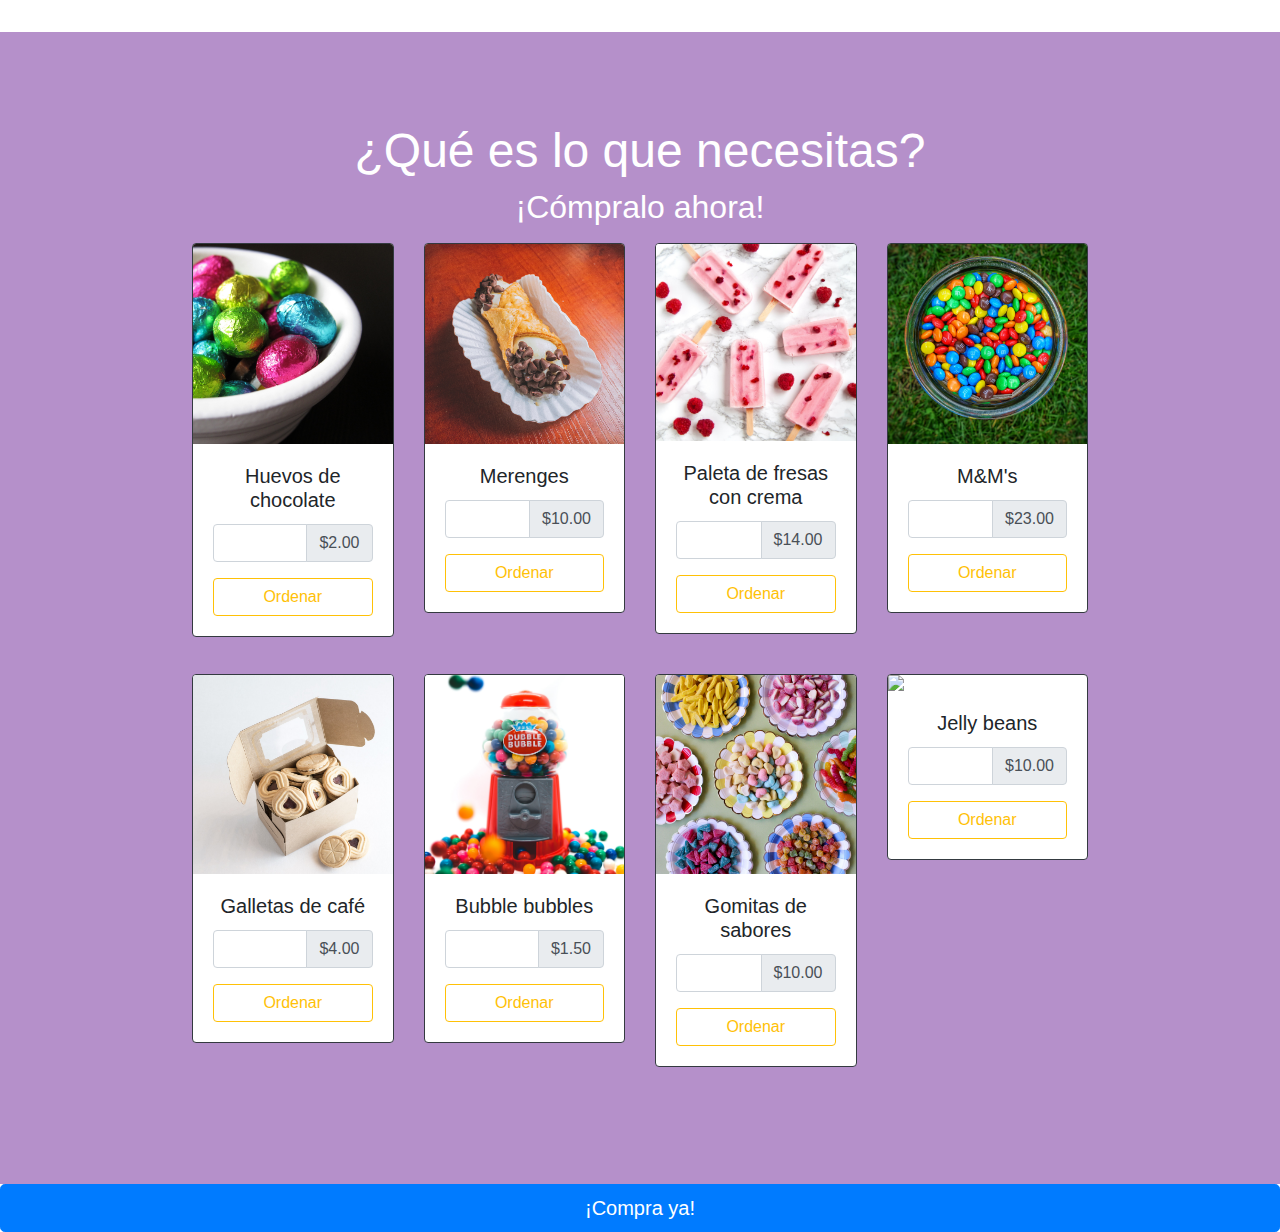
==== commit eb7d02b9: "Añadí información del producto 1,2 y 3" ====
--- a/index.html
+++ b/index.html
@@ -100,7 +100,7 @@
           <img src="img/paletas.jpg" class="card-img-top">
           <div class="card-body">
             <h5 class="card-title">Paleta de fresas con crema</h5>
-            <button class="btn btn-block btn-outline-warning" type="button">Ver más</button>
+            <a class="btn btn-block btn-outline-warning" href="html/producto3.html" role="button">Ver más</a>
           </div>
         </div>
       </div>
--- a/css/master.css
+++ b/css/master.css
@@ -1,32 +1,43 @@
 /*
-background-color: #d4ebd0;
-background-color: #f5cab3;
-background-color: #f3ecb8;
+background-color: #D4EDB0;
+background-color: #FEA5AD;
+background-color: #F3ECB8;
 */
 
 h1 {
-  color: #d4ebd0;
+  color: #D4EDB0;
   font-size: 4rem;
   padding-top: 4%;
 }
 
 h3 {
-  color: #f3ecb8;
+  color: #F3ECB8;
   font-size: 2rem;
 }
 
+.boton-retorno {
+  margin-top: 4%;
+  text-align: center;
+}
+
+.carro-compras {
+  background-color: #B590CA;
+  padding: 7% 15%;
+  text-align: center;
+}
+
 .color-white-text {
-  color: white;
+  color: WHITE;
   font-size: 3rem;
 }
 
 .color-white-subtitle {
-  color: white;
+  color: WHITE;
   font-size: 2rem;
 }
 
 .color-purple-text {
-  color: #b590ca;
+  color: #B590CA;
   font-size: 3rem;
 }
 
@@ -53,8 +64,12 @@
   width: 50%;
 }
 
+.informacion {
+  padding: 4% 15%;
+}
+
 .navbar-color {
-  background-color: #b590ca;
+  background-color: #B590CA;
   font-size: 1.5rem;
   padding: 0.5%;
 }
@@ -64,35 +79,20 @@
   text-align: center;
 }
 
+.pago {
+  background-color: WHITE;
+}
+
 .productos {
-  background-color: white;
+  background-color: WHITE;
   padding: 7% 15%;
   position: relative;
   z-index: 1;
 }
 
 .title-image {
-  width: 45%;
-  transform: rotate(20deg);
   position: absolute;
   right: 20%;
+  transform: rotate(20deg);
+  width: 45%;
 }
-
-
-
-
-
-.carro-compras {
-  background-color: #b590ca;
-  text-align: center;
-  padding: 7% 15%;
-}
-
-.informacion {
-  padding: 4% 15%;
-  align-items: center;
-}
-
-.pago {
-  background-color: white;
-}
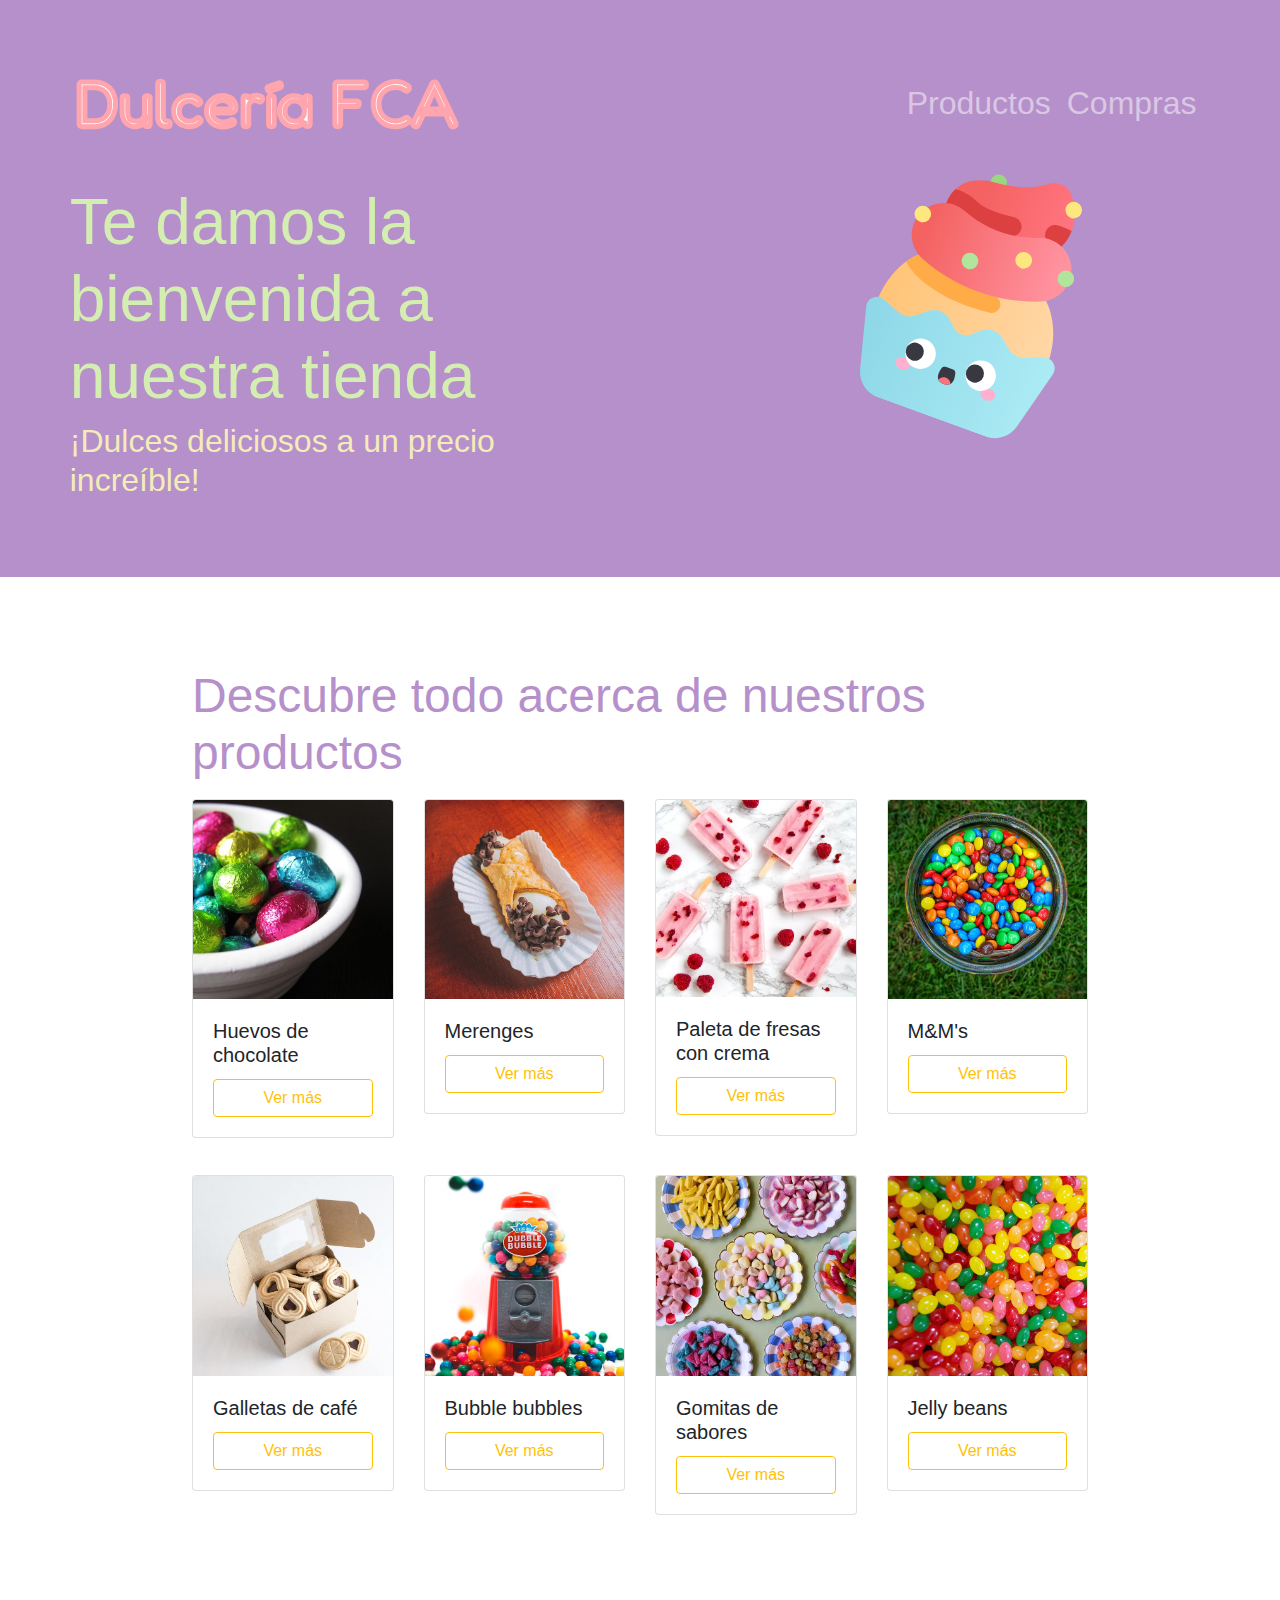
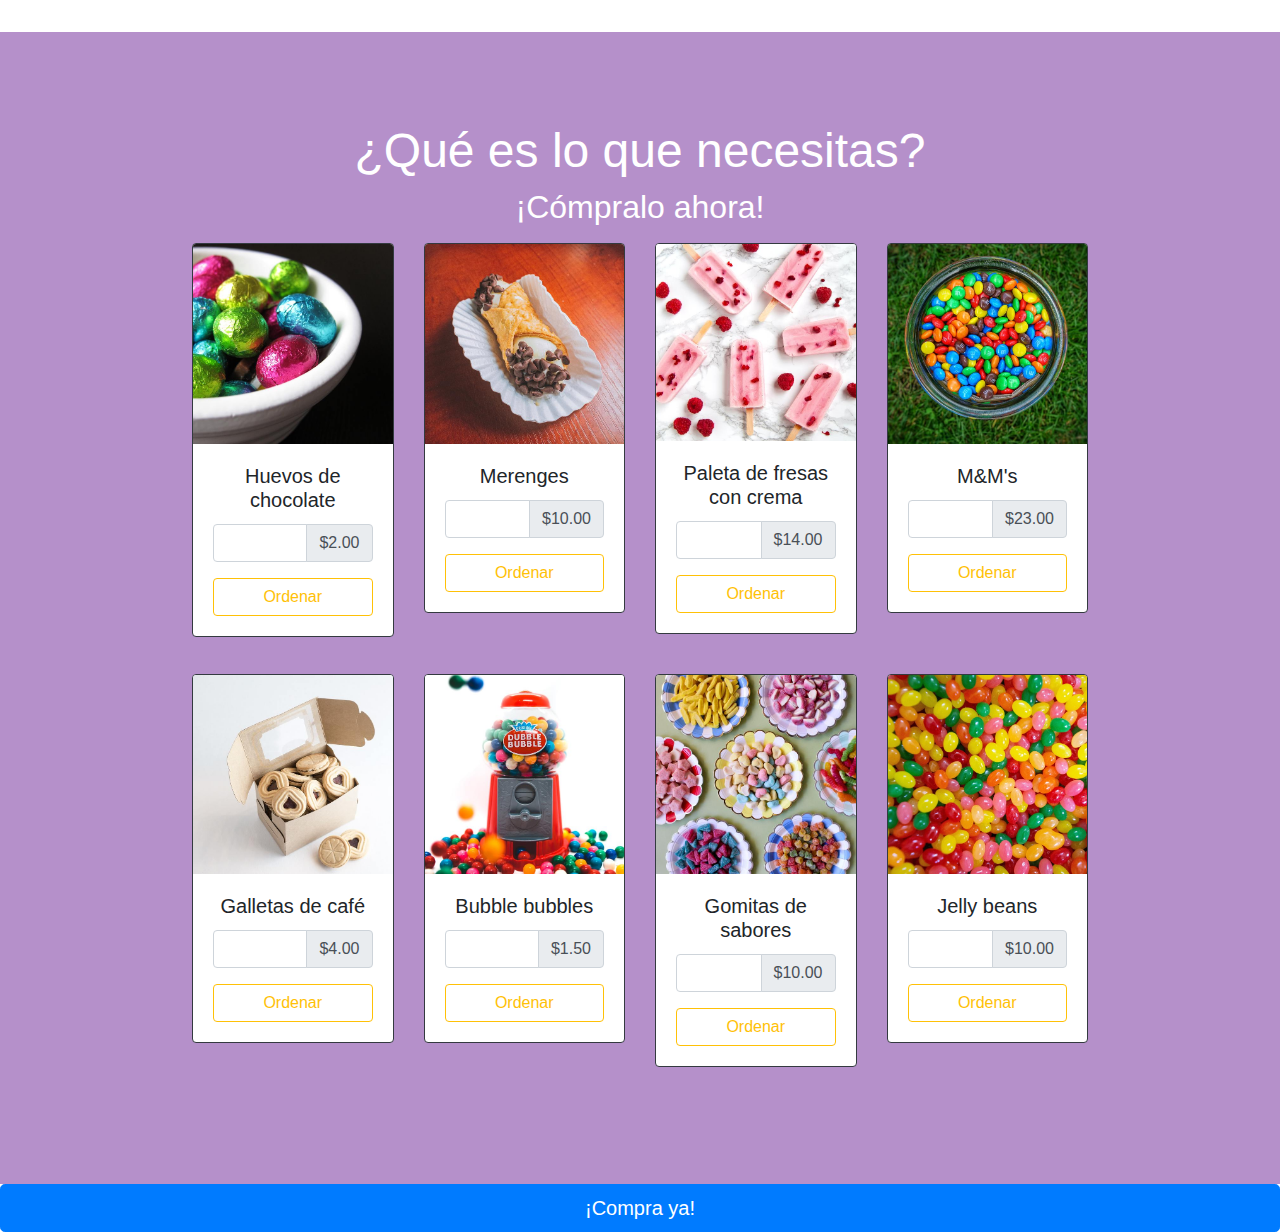
==== commit a22da78b: "Se mejoró la compresión de las imagenes y nuevos nombres a los jpg" ====
--- a/index.html
+++ b/index.html
@@ -44,10 +44,7 @@
               <a class="nav-link" href="#productos">Productos</a>
             </li>
             <li class="nav-item">
-              <a class="nav-link" href="#compras">Carrito de compra</a>
-            </li>
-            <li class="nav-item">
-              <a class="nav-link" href="#pago">Pago</a>
+              <a class="nav-link" href="#compras">Compras</a>
             </li>
           </ul>
         </div>
@@ -77,7 +74,7 @@
 
       <div class="col-lg-3 column">
         <div class="card card-width">
-          <img src="img/huevos-chocolate.jpg" class="card-img-top">
+          <img src="img/0.jpg" class="card-img-top">
           <div class="card-body">
             <h5 class="card-title">Huevos de chocolate</h5>
             <a class="btn btn-block btn-outline-warning" href="html/producto1.html" role="button">Ver más</a>
@@ -87,7 +84,7 @@
 
       <div class="col-lg-3 column">
         <div class="card card-width">
-          <img src="img/burrito.jpg" class="card-img-top">
+          <img src="img/1.jpg" class="card-img-top">
           <div class="card-body">
             <h5 class="card-title">Merenges</h5>
             <a class="btn btn-block btn-outline-warning" href="html/producto2.html" role="button">Ver más</a>
@@ -97,7 +94,7 @@
 
       <div class="col-lg-3 column">
         <div class="card card-width">
-          <img src="img/paletas.jpg" class="card-img-top">
+          <img src="img/2.jpg" class="card-img-top">
           <div class="card-body">
             <h5 class="card-title">Paleta de fresas con crema</h5>
             <a class="btn btn-block btn-outline-warning" href="html/producto3.html" role="button">Ver más</a>
@@ -107,50 +104,50 @@
 
       <div class="col-lg-3 column">
         <div class="card">
-          <img src="img/m&ms.jpg" class="card-img-top">
+          <img src="img/3.jpg" class="card-img-top">
           <div class="card-body">
             <h5 class="card-title">M&M's</h5>
-            <button class="btn btn-block btn-outline-warning" type="button">Ver más</button>
-          </div>
-        </div>
-      </div>
-
-      <div class="col-lg-3 column">
-        <div class="card">
-          <img src="img/galletas.jpg" class="card-img-top">
+            <a class="btn btn-block btn-outline-warning" href="html/producto4.html" role="button">Ver más</a>
+          </div>
+        </div>
+      </div>
+
+      <div class="col-lg-3 column">
+        <div class="card">
+          <img src="img/4.jpg" class="card-img-top">
           <div class="card-body">
             <h5 class="card-title">Galletas de café</h5>
-            <button class="btn btn-block btn-outline-warning" type="button">Ver más</button>
-          </div>
-        </div>
-      </div>
-
-      <div class="col-lg-3 column">
-        <div class="card">
-          <img src="img/bubble-gumies.jpg" class="card-img-top">
+            <a class="btn btn-block btn-outline-warning" href="html/producto5.html" role="button">Ver más</a>
+          </div>
+        </div>
+      </div>
+
+      <div class="col-lg-3 column">
+        <div class="card">
+          <img src="img/5.jpg" class="card-img-top">
           <div class="card-body">
             <h5 class="card-title">Bubble bubbles</h5>
-            <button class="btn btn-block btn-outline-warning" type="button">Ver más</button>
-          </div>
-        </div>
-      </div>
-
-      <div class="col-lg-3 column">
-        <div class="card">
-          <img src="img/gomitas.jpg" class="card-img-top">
+            <a class="btn btn-block btn-outline-warning" href="html/producto6.html" role="button">Ver más</a>
+          </div>
+        </div>
+      </div>
+
+      <div class="col-lg-3 column">
+        <div class="card">
+          <img src="img/6.jpg" class="card-img-top">
           <div class="card-body">
             <h5 class="card-title">Gomitas de sabores</h5>
-            <button class="btn btn-block btn-outline-warning" type="button">Ver más</button>
-          </div>
-        </div>
-      </div>
-
-      <div class="col-lg-3 column">
-        <div class="card">
-          <img src="img/grageas.jpg" class="card-img-top">
+            <a class="btn btn-block btn-outline-warning" href="html/producto7.html" role="button">Ver más</a>
+          </div>
+        </div>
+      </div>
+
+      <div class="col-lg-3 column">
+        <div class="card">
+          <img src="img/7.jpg" class="card-img-top">
           <div class="card-body">
             <h5 class="card-title">Jelly beans</h5>
-            <button class="btn btn-block btn-outline-warning" type="button">Ver más</button>
+            <a class="btn btn-block btn-outline-warning" href="html/producto8.html" role="button">Ver más</a>
           </div>
         </div>
       </div>
@@ -169,7 +166,7 @@
 
       <div class="col-lg-3 column">
         <div class="card card-width border-dark">
-          <img src="img/huevos-chocolate.jpg" class="card-img-top">
+          <img src="img/0.jpg" class="card-img-top">
           <div class="card-body">
             <h5 class="card-title">Huevos de chocolate</h5>
             <div class="input-group">
@@ -185,7 +182,7 @@
 
       <div class="col-lg-3 column">
         <div class="card card-width border-dark">
-          <img src="img/burrito.jpg" class="card-img-top">
+          <img src="img/1.jpg" class="card-img-top">
           <div class="card-body">
             <h5 class="card-title">Merenges</h5>
             <div class="input-group">
@@ -201,7 +198,7 @@
 
       <div class="col-lg-3 column">
         <div class="card card-width border-dark">
-          <img src="img/paletas.jpg" class="card-img-top">
+          <img src="img/2.jpg" class="card-img-top">
           <div class="card-body">
             <h5 class="card-title">Paleta de fresas con crema</h5>
             <div class="input-group">
@@ -217,7 +214,7 @@
 
       <div class="col-lg-3 column">
         <div class="card card-width border-dark">
-          <img src="img/m&ms.jpg" class="card-img-top">
+          <img src="img/3.jpg" class="card-img-top">
           <div class="card-body">
             <h5 class="card-title">M&M's</h5>
             <div class="input-group">
@@ -233,7 +230,7 @@
 
       <div class="col-lg-3 column">
         <div class="card card-width border-dark">
-          <img src="img/galletas.jpg" class="card-img-top">
+          <img src="img/4.jpg" class="card-img-top">
           <div class="card-body">
             <h5 class="card-title">Galletas de café</h5>
             <div class="input-group">
@@ -249,7 +246,7 @@
 
       <div class="col-lg-3 column">
         <div class="card card-width border-dark">
-          <img src="img/bubble-gumies.jpg" class="card-img-top">
+          <img src="img/5.jpg" class="card-img-top">
           <div class="card-body">
             <h5 class="card-title">Bubble bubbles</h5>
             <div class="input-group">
@@ -265,7 +262,7 @@
 
       <div class="col-lg-3 column">
         <div class="card card-width border-dark">
-          <img src="img/gomitas.jpg" class="card-img-top">
+          <img src="img/6.jpg" class="card-img-top">
           <div class="card-body">
             <h5 class="card-title">Gomitas de sabores</h5>
             <div class="input-group">
@@ -281,7 +278,7 @@
 
       <div class="col-lg-3 column">
         <div class="card card-width border-dark">
-          <img src="img/grageas.jpg" class="card-img-top">
+          <img src="img/7.jpg" class="card-img-top">
           <div class="card-body">
             <h5 class="card-title">Jelly beans</h5>
             <div class="input-group">
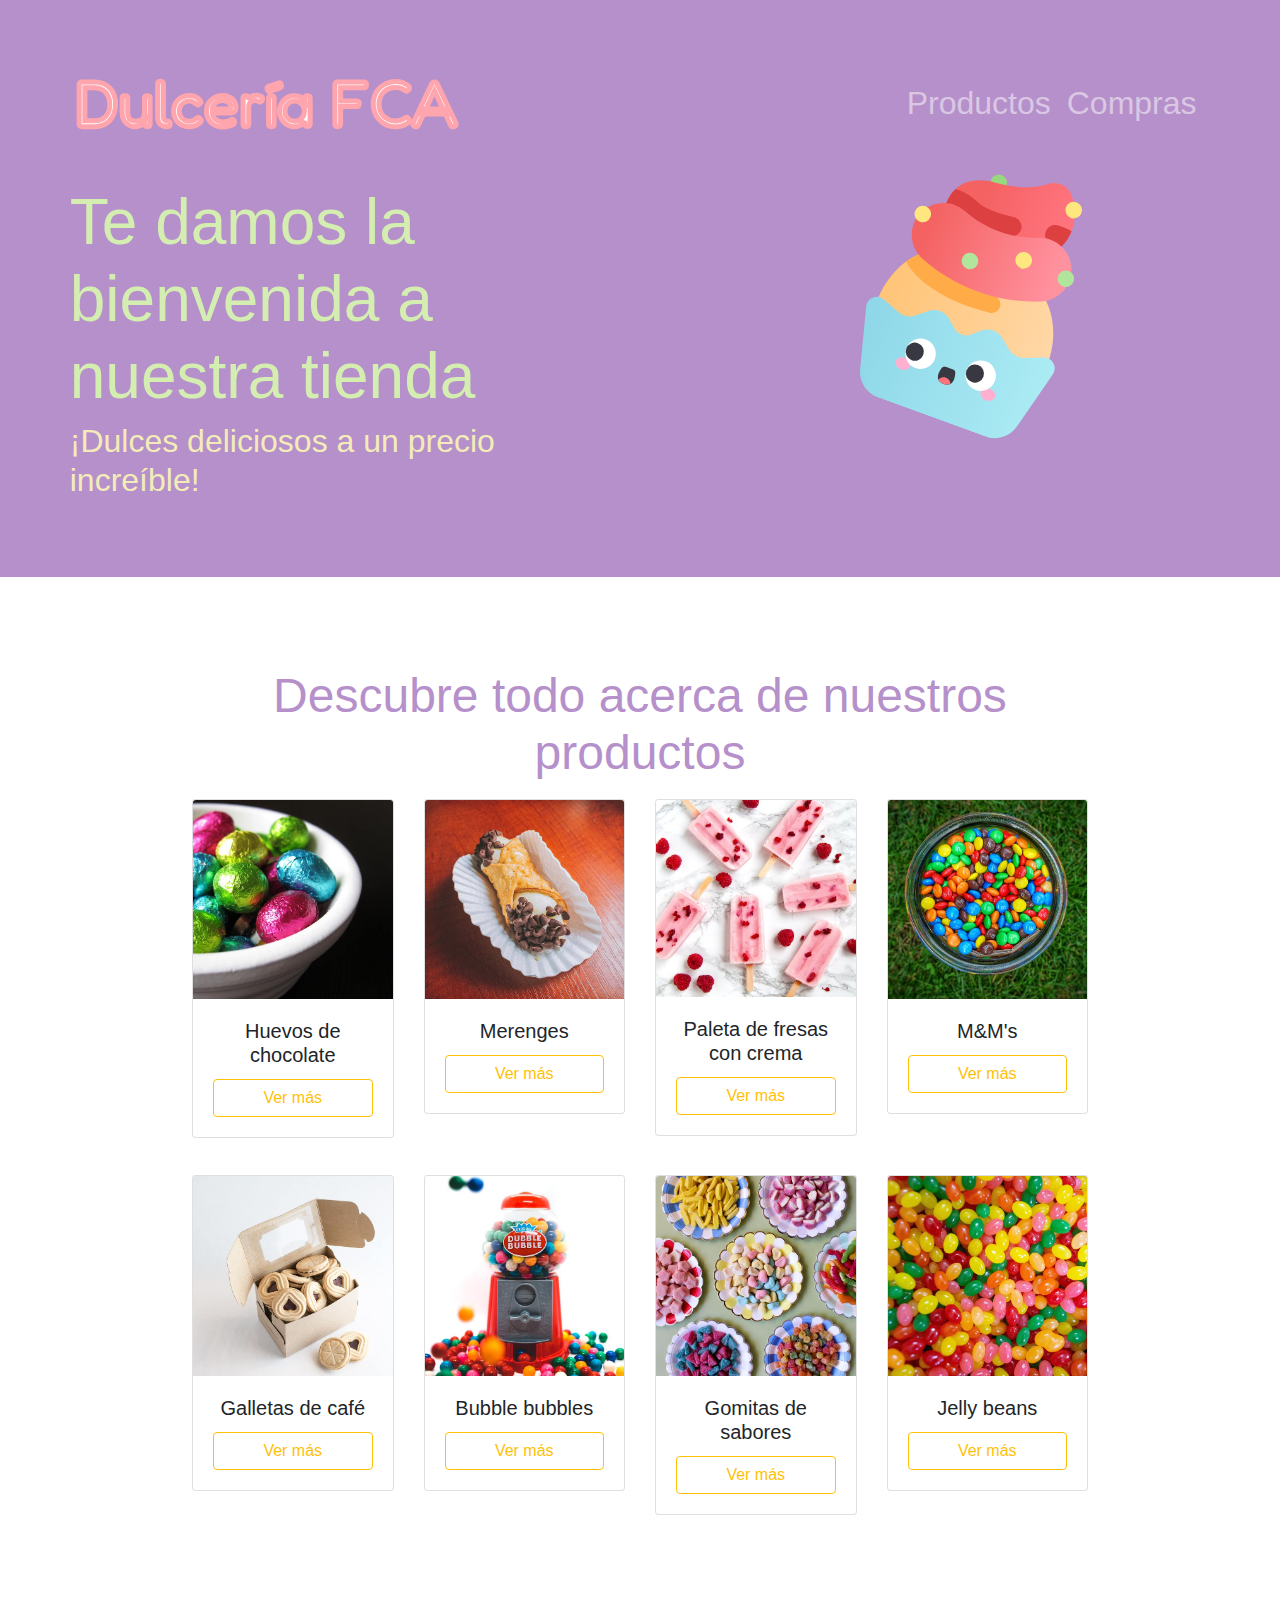
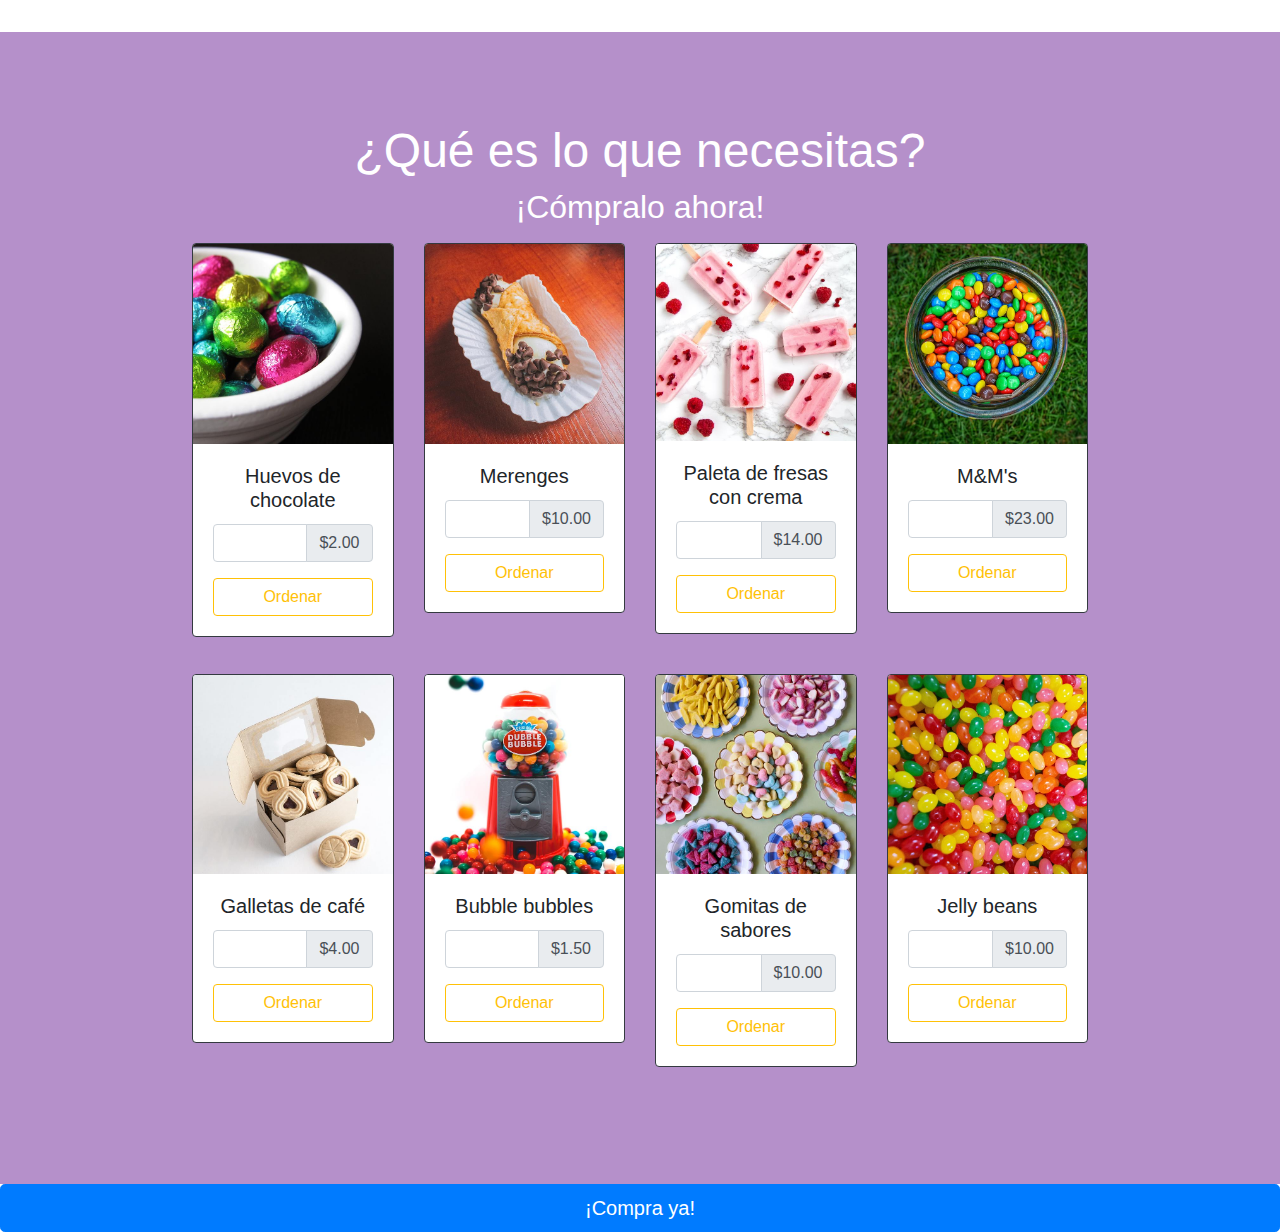
==== commit 29c4a721: "Resuelto problemas de centrado" ====
--- a/index.html
+++ b/index.html
@@ -170,7 +170,7 @@
           <div class="card-body">
             <h5 class="card-title">Huevos de chocolate</h5>
             <div class="input-group">
-              <input id="cantidad1" type="number" class="form-control" aria-label="Amount (to the nearest dollar)" onchange="obtenerValor(1)">
+              <input id="cantidad1" type="number" class="form-control count" aria-label="Amount (to the nearest dollar)" onchange="obtenerValor(1)">
               <div class="input-group-append counter">
                 <span class="input-group-text">$2.00</span>
               </div>
@@ -186,7 +186,7 @@
           <div class="card-body">
             <h5 class="card-title">Merenges</h5>
             <div class="input-group">
-              <input id="cantidad1" type="number" class="form-control" aria-label="Amount (to the nearest dollar)" onchange="obtenerValor(1)">
+              <input id="cantidad1" type="number" class="form-control count" aria-label="Amount (to the nearest dollar)" onchange="obtenerValor(1)">
               <div class="input-group-append counter">
                 <span class="input-group-text">$10.00</span>
               </div>
@@ -202,7 +202,7 @@
           <div class="card-body">
             <h5 class="card-title">Paleta de fresas con crema</h5>
             <div class="input-group">
-              <input type="number" class="form-control" aria-label="Amount (to the nearest dollar)">
+              <input type="number" class="form-control count" aria-label="Amount (to the nearest dollar)">
               <div class="input-group-append counter">
                 <span class="input-group-text">$14.00</span>
               </div>
@@ -218,7 +218,7 @@
           <div class="card-body">
             <h5 class="card-title">M&M's</h5>
             <div class="input-group">
-              <input type="number" class="form-control" aria-label="Amount (to the nearest dollar)">
+              <input type="number" class="form-control count" aria-label="Amount (to the nearest dollar)">
               <div class="input-group-append counter">
                 <span class="input-group-text">$23.00</span>
               </div>
@@ -234,7 +234,7 @@
           <div class="card-body">
             <h5 class="card-title">Galletas de café</h5>
             <div class="input-group">
-              <input type="number" class="form-control" aria-label="Amount (to the nearest dollar)">
+              <input type="number" class="form-control count" aria-label="Amount (to the nearest dollar)">
               <div class="input-group-append counter">
                 <span class="input-group-text">$4.00</span>
               </div>
@@ -250,7 +250,7 @@
           <div class="card-body">
             <h5 class="card-title">Bubble bubbles</h5>
             <div class="input-group">
-              <input type="number" class="form-control" aria-label="Amount (to the nearest dollar)">
+              <input type="number" class="form-control count" aria-label="Amount (to the nearest dollar)">
               <div class="input-group-append counter">
                 <span class="input-group-text">$1.50</span>
               </div>
@@ -266,7 +266,7 @@
           <div class="card-body">
             <h5 class="card-title">Gomitas de sabores</h5>
             <div class="input-group">
-              <input type="number" class="form-control" aria-label="Amount (to the nearest dollar)">
+              <input type="number" class="form-control count" aria-label="Amount (to the nearest dollar)">
               <div class="input-group-append counter">
                 <span class="input-group-text">$10.00</span>
               </div>
@@ -282,7 +282,7 @@
           <div class="card-body">
             <h5 class="card-title">Jelly beans</h5>
             <div class="input-group">
-              <input type="number" class="form-control" aria-label="Amount (to the nearest dollar)">
+              <input type="number" class="form-control count" aria-label="Amount (to the nearest dollar)">
               <div class="input-group-append counter">
                 <span class="input-group-text">$10.00</span>
               </div>
--- a/css/master.css
+++ b/css/master.css
@@ -50,6 +50,10 @@
   padding: 3% 5% 5%;
 }
 
+.count {
+  text-align: center;
+}
+
 .counter {
   margin-bottom: 10%;
 }
@@ -87,6 +91,7 @@
   background-color: WHITE;
   padding: 7% 15%;
   position: relative;
+  text-align: center;
   z-index: 1;
 }
 
